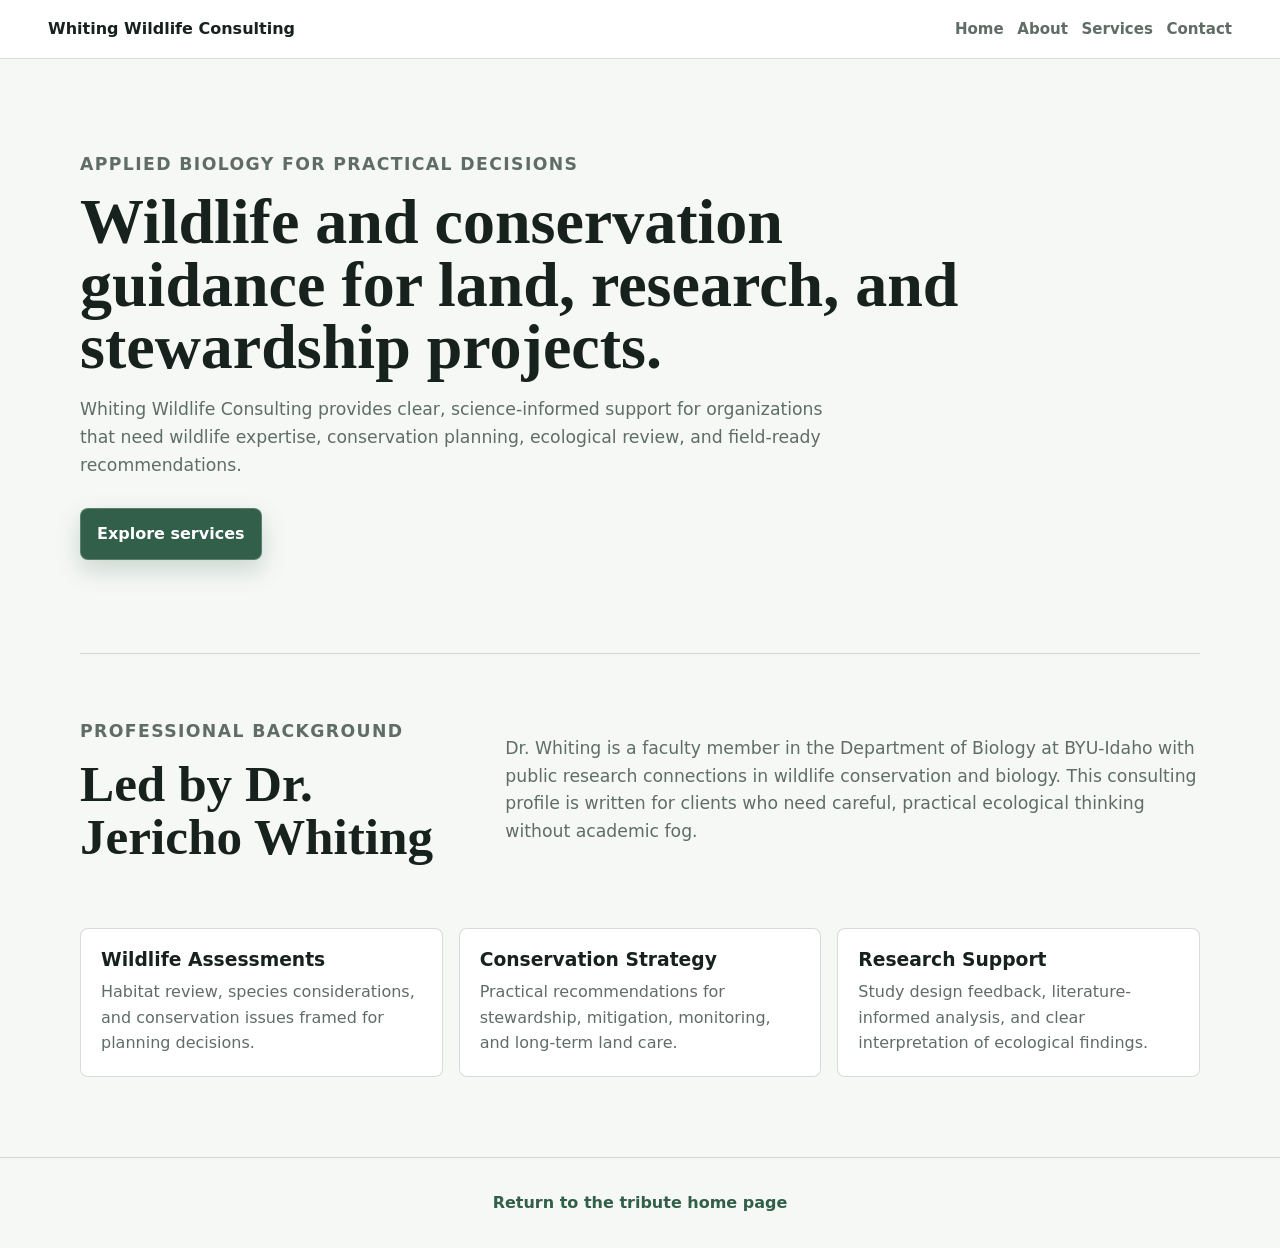
==== consulting/index.html @ 3c43a04c "Build Dr Whiting tribute and consulting site" ====
<!doctype html>
<html lang="en">
<head>
  <meta charset="utf-8" />
  <meta name="viewport" content="width=device-width,initial-scale=1" />
  <title>Whiting Wildlife Consulting</title>
  <link rel="stylesheet" href="../styles.css" />
</head>
<body class="consulting-page">
  <header class="site-header consulting">
    <a class="brand" href="index.html">Whiting Wildlife Consulting</a>
    <nav aria-label="Consulting navigation">
      <a href="index.html">Home</a>
      <a href="about.html">About</a>
      <a href="services.html">Services</a>
      <a href="contact.html">Contact</a>
    </nav>
  </header>

  <main>
    <section class="consulting-hero">
      <div>
        <p class="eyebrow">Applied biology for practical decisions</p>
        <h1>Wildlife and conservation guidance for land, research, and stewardship projects.</h1>
        <p>
          Whiting Wildlife Consulting provides clear, science-informed support for organizations that need
          wildlife expertise, conservation planning, ecological review, and field-ready recommendations.
        </p>
        <a class="button" href="services.html">Explore services</a>
      </div>
    </section>

    <section class="two-column">
      <div>
        <p class="eyebrow">Professional background</p>
        <h2>Led by Dr. Jericho Whiting</h2>
      </div>
      <p>
        Dr. Whiting is a faculty member in the Department of Biology at BYU-Idaho with public research
        connections in wildlife conservation and biology. This consulting profile is written for clients who
        need careful, practical ecological thinking without academic fog.
      </p>
    </section>

    <section class="service-grid">
      <article>
        <h3>Wildlife Assessments</h3>
        <p>Habitat review, species considerations, and conservation issues framed for planning decisions.</p>
      </article>
      <article>
        <h3>Conservation Strategy</h3>
        <p>Practical recommendations for stewardship, mitigation, monitoring, and long-term land care.</p>
      </article>
      <article>
        <h3>Research Support</h3>
        <p>Study design feedback, literature-informed analysis, and clear interpretation of ecological findings.</p>
      </article>
    </section>
  </main>

  <footer class="site-footer consulting-footer">
    <a href="../index.html">Return to the tribute home page</a>
  </footer>
</body>
</html>
---- styles.css ----
:root {
  --ink: #17211d;
  --muted: #5f6d66;
  --paper: #f8f5ed;
  --paper-2: #ebe4d7;
  --leaf: #315f4a;
  --moss: #8a9b68;
  --gold: #c49a43;
  --sky: #d9e7e4;
  --white: #ffffff;
  --line: rgba(23, 33, 29, 0.16);
  --shadow: 0 18px 50px rgba(23, 33, 29, 0.14);
}

* {
  box-sizing: border-box;
}

html {
  scroll-behavior: smooth;
}

body {
  margin: 0;
  color: var(--ink);
  font-family: Inter, ui-sans-serif, system-ui, -apple-system, BlinkMacSystemFont, "Segoe UI", sans-serif;
  line-height: 1.6;
  background: var(--paper);
}

a {
  color: inherit;
}

.site-header {
  position: sticky;
  top: 0;
  z-index: 10;
  display: flex;
  align-items: center;
  justify-content: space-between;
  gap: 1rem;
  padding: 1rem clamp(1rem, 4vw, 3rem);
  background: rgba(248, 245, 237, 0.92);
  border-bottom: 1px solid var(--line);
  backdrop-filter: blur(12px);
}

.site-header.consulting {
  background: rgba(255, 255, 255, 0.94);
}

.brand {
  font-weight: 800;
  text-decoration: none;
  letter-spacing: 0;
}

nav {
  display: flex;
  flex-wrap: wrap;
  justify-content: flex-end;
  gap: 0.85rem;
  font-size: 0.94rem;
}

nav a {
  color: var(--muted);
  font-weight: 650;
  text-decoration: none;
}

nav a:hover {
  color: var(--leaf);
}

main {
  overflow: hidden;
}

.hero,
.video-section,
.poem-section,
.facts-strip,
.consulting-callout,
.consulting-hero,
.two-column,
.service-grid,
.content-page {
  width: min(1120px, calc(100% - 2rem));
  margin: 0 auto;
}

.hero {
  display: grid;
  grid-template-columns: minmax(0, 1.4fr) minmax(260px, 0.6fr);
  gap: clamp(1.5rem, 4vw, 4rem);
  align-items: center;
  min-height: calc(100vh - 80px);
  padding: 5rem 0 4rem;
}

.hero-copy h1,
.consulting-hero h1,
.page-title h1 {
  max-width: 900px;
  margin: 0;
  font-family: Georgia, "Times New Roman", serif;
  font-size: clamp(2.6rem, 6vw, 5.6rem);
  line-height: 0.98;
  letter-spacing: 0;
}

.hero-copy p,
.consulting-hero p,
.consulting-callout p,
.two-column p,
.prose p,
.contact-panel p {
  max-width: 760px;
  color: var(--muted);
  font-size: 1.08rem;
}

.eyebrow {
  margin: 0 0 0.75rem;
  color: var(--leaf);
  font-size: 0.78rem;
  font-weight: 850;
  letter-spacing: 0.08em;
  text-transform: uppercase;
}

.button {
  display: inline-flex;
  align-items: center;
  justify-content: center;
  min-height: 44px;
  margin-top: 0.75rem;
  padding: 0.75rem 1rem;
  color: var(--white);
  font-weight: 800;
  text-decoration: none;
  background: var(--leaf);
  border: 1px solid rgba(255, 255, 255, 0.2);
  border-radius: 8px;
  box-shadow: 0 10px 24px rgba(49, 95, 74, 0.22);
}

.button:hover {
  transform: translateY(-1px);
}

.button.dark {
  color: var(--paper);
  background: var(--ink);
}

.specimen-panel {
  min-height: 300px;
  padding: 1.25rem;
  background:
    linear-gradient(135deg, rgba(255, 255, 255, 0.86), rgba(217, 231, 228, 0.72)),
    repeating-linear-gradient(0deg, transparent 0 35px, rgba(23, 33, 29, 0.08) 36px);
  border: 1px solid var(--line);
  border-radius: 8px;
  box-shadow: var(--shadow);
}

.specimen-panel span {
  display: block;
  margin-bottom: 5rem;
  color: var(--leaf);
  font-size: 0.78rem;
  font-weight: 850;
  text-transform: uppercase;
}

.specimen-panel strong {
  display: block;
  font-size: 1.4rem;
  line-height: 1.15;
}

.video-section,
.poem-section,
.consulting-callout {
  padding: 4rem 0;
}

.section-heading {
  margin-bottom: 1.25rem;
}

.section-heading h2,
.consulting-callout h2,
.two-column h2 {
  max-width: 760px;
  margin: 0;
  font-family: Georgia, "Times New Roman", serif;
  font-size: clamp(2rem, 4vw, 3.6rem);
  line-height: 1.04;
  letter-spacing: 0;
}

.video-frame {
  aspect-ratio: 16 / 9;
  overflow: hidden;
  background: #101712;
  border: 8px solid var(--ink);
  border-radius: 8px;
  box-shadow: var(--shadow);
}

.video-frame iframe {
  display: block;
  width: 100%;
  height: 100%;
  border: 0;
}

.poem {
  display: grid;
  grid-template-columns: repeat(2, minmax(0, 1fr));
  gap: 0.55rem 2rem;
  padding: clamp(1.25rem, 4vw, 2rem);
  background: var(--white);
  border: 1px solid var(--line);
  border-radius: 8px;
  box-shadow: var(--shadow);
}

.poem p {
  margin: 0;
  font-family: Georgia, "Times New Roman", serif;
  font-size: clamp(1.15rem, 2vw, 1.55rem);
  line-height: 1.45;
}

.facts-strip {
  display: grid;
  grid-template-columns: repeat(3, minmax(0, 1fr));
  gap: 1px;
  overflow: hidden;
  background: var(--line);
  border: 1px solid var(--line);
  border-radius: 8px;
}

.facts-strip div {
  min-height: 120px;
  padding: 1.25rem;
  background: var(--sky);
}

.facts-strip span {
  display: block;
  margin-bottom: 0.5rem;
  color: var(--muted);
  font-size: 0.78rem;
  font-weight: 850;
  text-transform: uppercase;
}

.facts-strip strong {
  display: block;
  font-size: 1.15rem;
  line-height: 1.25;
}

.consulting-callout {
  margin-top: 4rem;
  margin-bottom: 4rem;
  padding: clamp(1.5rem, 4vw, 2.5rem);
  color: var(--paper);
  background: var(--leaf);
  border-radius: 8px;
}

.consulting-callout .eyebrow,
.consulting-callout p {
  color: rgba(255, 255, 255, 0.78);
}

.site-footer {
  padding: 2rem 1rem;
  color: var(--muted);
  text-align: center;
  border-top: 1px solid var(--line);
}

.site-footer p {
  margin: 0;
}

.consulting-page {
  background: #f6f8f5;
}

.consulting-hero {
  min-height: 66vh;
  display: flex;
  align-items: center;
  padding: 5rem 0;
}

.consulting-hero h1,
.page-title h1 {
  font-size: clamp(2.4rem, 5vw, 4.8rem);
}

.two-column {
  display: grid;
  grid-template-columns: minmax(220px, 0.7fr) minmax(0, 1.3fr);
  gap: clamp(1.5rem, 4vw, 4rem);
  padding: 4rem 0;
  border-top: 1px solid var(--line);
}

.service-grid {
  display: grid;
  grid-template-columns: repeat(3, minmax(0, 1fr));
  gap: 1rem;
  padding-bottom: 5rem;
}

.service-grid article,
.service-list article,
.contact-panel {
  padding: 1.25rem;
  background: var(--white);
  border: 1px solid var(--line);
  border-radius: 8px;
}

.service-grid h3,
.service-list h2 {
  margin: 0 0 0.5rem;
  line-height: 1.2;
}

.service-grid p,
.service-list p {
  margin: 0;
  color: var(--muted);
}

.content-page {
  padding: 5rem 0;
}

.page-title {
  margin-bottom: 2rem;
}

.prose,
.service-list,
.contact-panel {
  max-width: 860px;
}

.service-list {
  display: grid;
  gap: 1rem;
}

.contact-panel a:not(.button) {
  color: var(--leaf);
  font-weight: 800;
}

.consulting-footer a {
  color: var(--leaf);
  font-weight: 800;
  text-decoration: none;
}

@media (max-width: 780px) {
  .site-header {
    position: static;
    align-items: flex-start;
    flex-direction: column;
  }

  nav {
    justify-content: flex-start;
  }

  .hero,
  .two-column {
    grid-template-columns: 1fr;
  }

  .hero {
    min-height: auto;
    padding-top: 3rem;
  }

  .poem,
  .facts-strip,
  .service-grid {
    grid-template-columns: 1fr;
  }
}
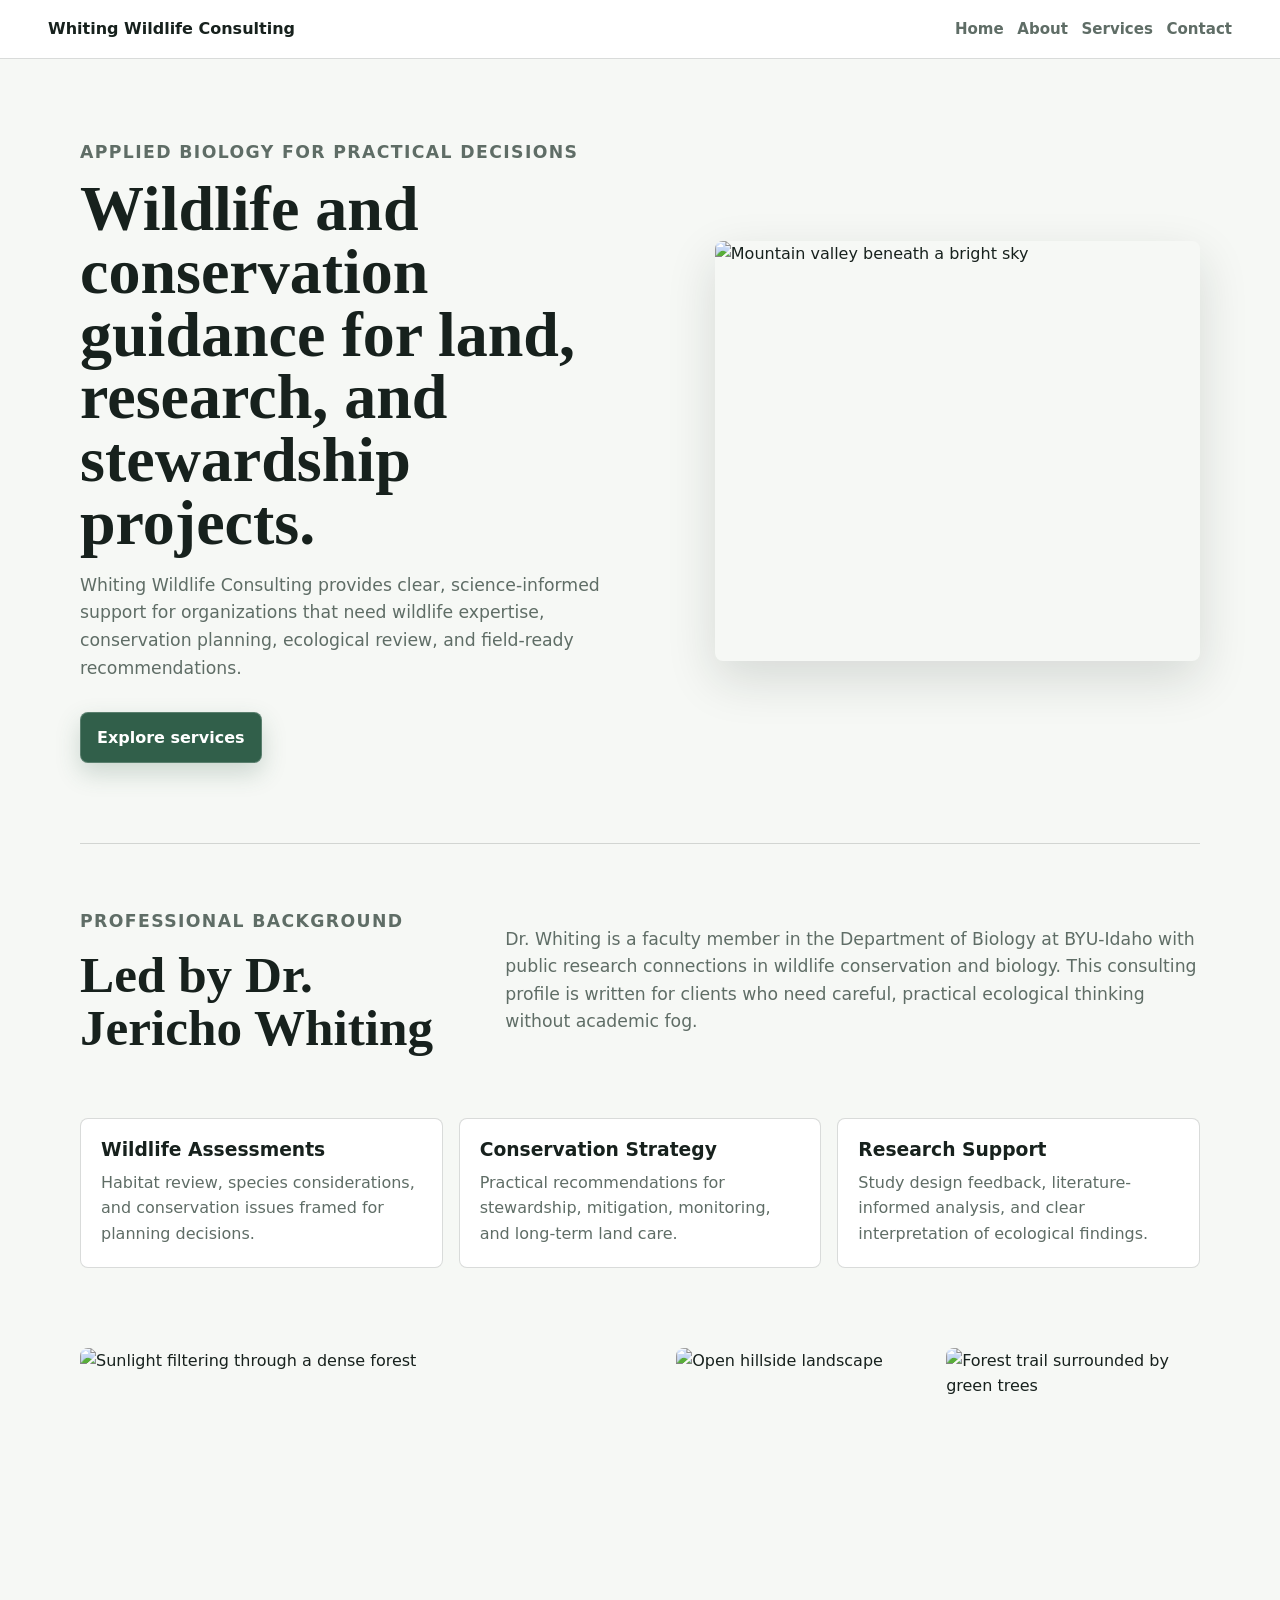
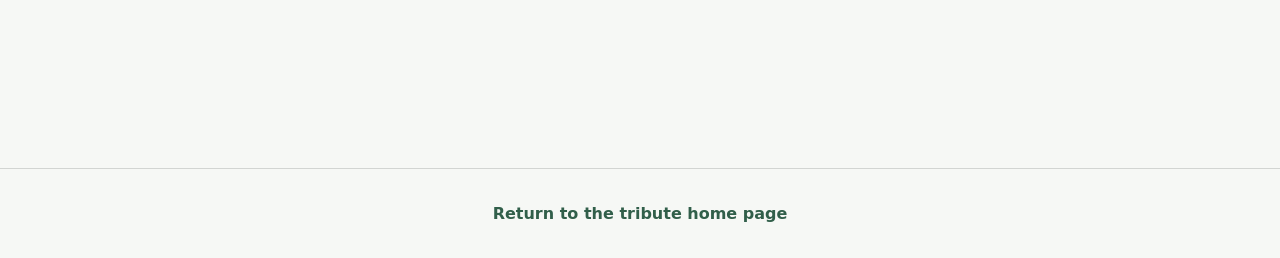
==== commit 9f12bc6f: "Add conservation photography to consulting page" ====
--- a/consulting/index.html
+++ b/consulting/index.html
@@ -28,6 +28,12 @@
         </p>
         <a class="button" href="services.html">Explore services</a>
       </div>
+      <figure class="hero-photo">
+        <img
+          src="https://images.unsplash.com/photo-1464822759023-fed622ff2c3b?auto=format&amp;fit=crop&amp;w=1400&amp;q=85"
+          alt="Mountain valley beneath a bright sky"
+        />
+      </figure>
     </section>
 
     <section class="two-column">
@@ -56,6 +62,27 @@
         <p>Study design feedback, literature-informed analysis, and clear interpretation of ecological findings.</p>
       </article>
     </section>
+
+    <section class="nature-gallery" aria-label="Conservation landscapes">
+      <figure class="nature-gallery-large">
+        <img
+          src="https://images.unsplash.com/photo-1441974231531-c6227db76b6e?auto=format&amp;fit=crop&amp;w=1200&amp;q=85"
+          alt="Sunlight filtering through a dense forest"
+        />
+      </figure>
+      <figure>
+        <img
+          src="https://images.unsplash.com/photo-1500534623283-312aade485b7?auto=format&amp;fit=crop&amp;w=800&amp;q=85"
+          alt="Open hillside landscape"
+        />
+      </figure>
+      <figure>
+        <img
+          src="https://images.unsplash.com/photo-1473445361085-b9a07f55608b?auto=format&amp;fit=crop&amp;w=800&amp;q=85"
+          alt="Forest trail surrounded by green trees"
+        />
+      </figure>
+    </section>
   </main>
 
   <footer class="site-footer consulting-footer">
--- a/styles.css
+++ b/styles.css
@@ -188,6 +188,10 @@
   padding: 4rem 0;
 }
 
+.first-section {
+  padding-top: 2rem;
+}
+
 .section-heading {
   margin-bottom: 1.25rem;
 }
@@ -298,15 +302,37 @@
 }
 
 .consulting-hero {
+  display: grid;
+  grid-template-columns: minmax(0, 1fr) minmax(360px, 0.85fr);
+  gap: clamp(2rem, 5vw, 5rem);
+  align-items: center;
   min-height: 66vh;
-  display: flex;
-  align-items: center;
   padding: 5rem 0;
 }
 
 .consulting-hero h1,
 .page-title h1 {
   font-size: clamp(2.4rem, 5vw, 4.8rem);
+}
+
+.hero-photo,
+.nature-gallery figure {
+  margin: 0;
+}
+
+.hero-photo {
+  min-height: 420px;
+  overflow: hidden;
+  border-radius: 8px;
+  box-shadow: var(--shadow);
+}
+
+.hero-photo img,
+.nature-gallery img {
+  display: block;
+  width: 100%;
+  height: 100%;
+  object-fit: cover;
 }
 
 .two-column {
@@ -322,6 +348,20 @@
   grid-template-columns: repeat(3, minmax(0, 1fr));
   gap: 1rem;
   padding-bottom: 5rem;
+}
+
+.nature-gallery {
+  display: grid;
+  grid-template-columns: minmax(0, 1.6fr) repeat(2, minmax(0, 0.7fr));
+  gap: 1rem;
+  width: min(1120px, calc(100% - 2rem));
+  height: 340px;
+  margin: 0 auto 5rem;
+}
+
+.nature-gallery figure {
+  overflow: hidden;
+  border-radius: 8px;
 }
 
 .service-grid article,
@@ -387,7 +427,8 @@
   }
 
   .hero,
-  .two-column {
+  .two-column,
+  .consulting-hero {
     grid-template-columns: 1fr;
   }
 
@@ -401,4 +442,26 @@
   .service-grid {
     grid-template-columns: 1fr;
   }
-}
+
+  .consulting-hero {
+    padding: 3rem 0;
+  }
+
+  .hero-photo {
+    min-height: 280px;
+  }
+
+  .nature-gallery {
+    grid-template-columns: 1fr 1fr;
+    height: auto;
+  }
+
+  .nature-gallery figure,
+  .nature-gallery-large {
+    min-height: 180px;
+  }
+
+  .nature-gallery-large {
+    grid-column: 1 / -1;
+  }
+}
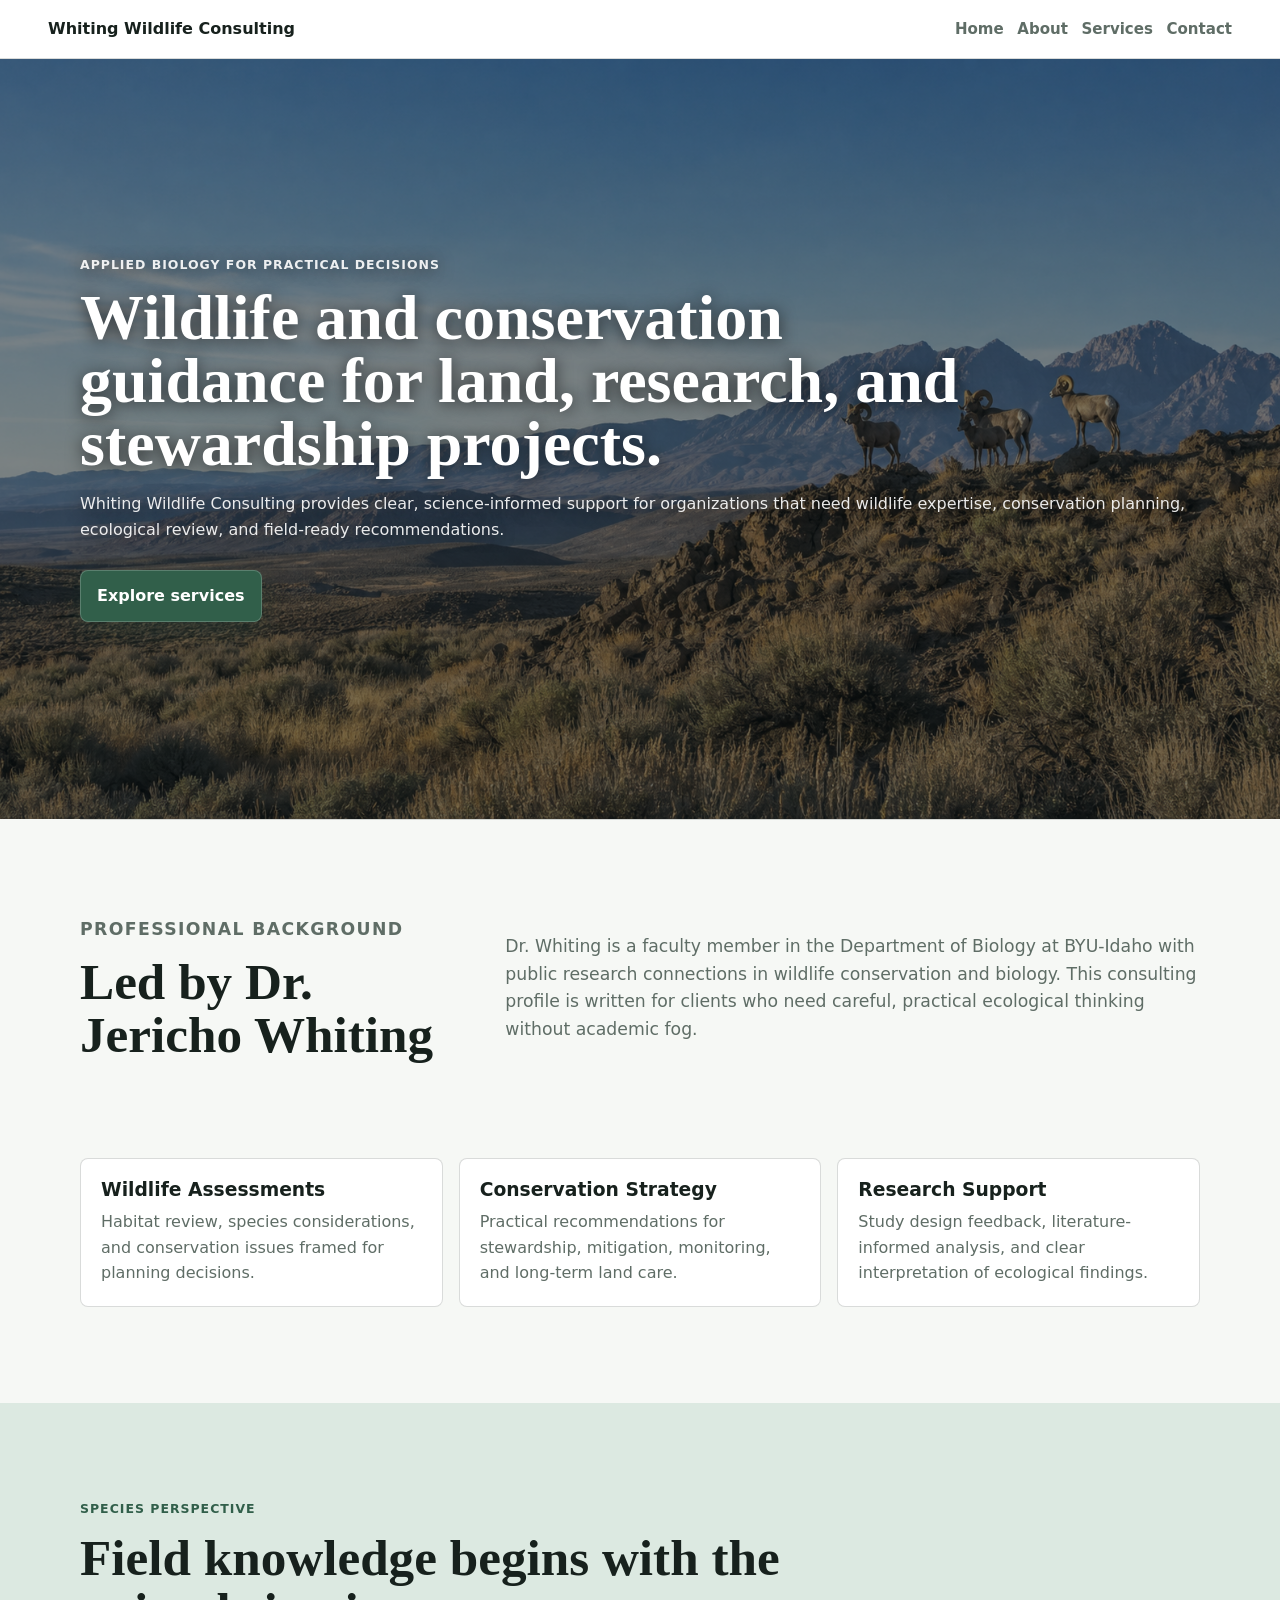
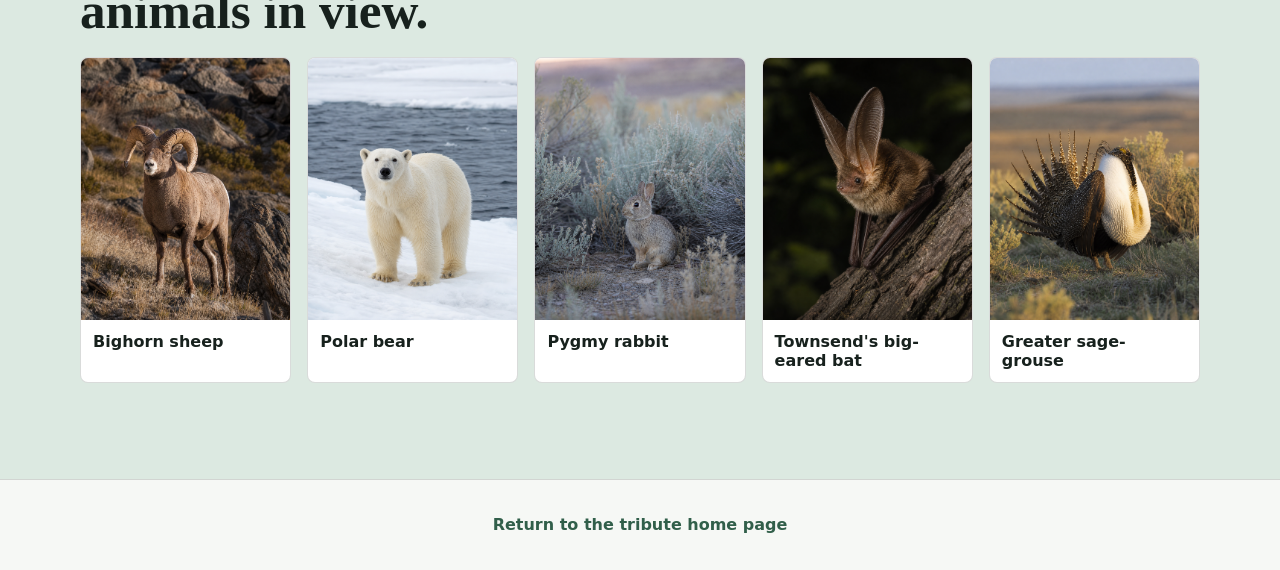
==== commit 7eade752: "Expand tribute and consulting site" ====
--- a/consulting/index.html
+++ b/consulting/index.html
@@ -18,8 +18,9 @@
   </header>
 
   <main>
-    <section class="consulting-hero">
-      <div>
+    <section class="consulting-photo-hero">
+      <img src="../assets/images/consulting-bighorn-hero.png" alt="Bighorn sheep overlooking a high-desert mountain landscape" />
+      <div class="consulting-hero-content">
         <p class="eyebrow">Applied biology for practical decisions</p>
         <h1>Wildlife and conservation guidance for land, research, and stewardship projects.</h1>
         <p>
@@ -28,12 +29,6 @@
         </p>
         <a class="button" href="services.html">Explore services</a>
       </div>
-      <figure class="hero-photo">
-        <img
-          src="https://images.unsplash.com/photo-1464822759023-fed622ff2c3b?auto=format&amp;fit=crop&amp;w=1400&amp;q=85"
-          alt="Mountain valley beneath a bright sky"
-        />
-      </figure>
     </section>
 
     <section class="two-column">
@@ -63,25 +58,18 @@
       </article>
     </section>
 
-    <section class="nature-gallery" aria-label="Conservation landscapes">
-      <figure class="nature-gallery-large">
-        <img
-          src="https://images.unsplash.com/photo-1441974231531-c6227db76b6e?auto=format&amp;fit=crop&amp;w=1200&amp;q=85"
-          alt="Sunlight filtering through a dense forest"
-        />
-      </figure>
-      <figure>
-        <img
-          src="https://images.unsplash.com/photo-1500534623283-312aade485b7?auto=format&amp;fit=crop&amp;w=800&amp;q=85"
-          alt="Open hillside landscape"
-        />
-      </figure>
-      <figure>
-        <img
-          src="https://images.unsplash.com/photo-1473445361085-b9a07f55608b?auto=format&amp;fit=crop&amp;w=800&amp;q=85"
-          alt="Forest trail surrounded by green trees"
-        />
-      </figure>
+    <section class="consulting-species" aria-labelledby="species-title">
+      <div class="section-heading">
+        <p class="eyebrow">Species perspective</p>
+        <h2 id="species-title">Field knowledge begins with the animals in view.</h2>
+      </div>
+      <div class="consulting-species-grid">
+        <figure><img src="../assets/images/bighorn-ram.png" alt="Bighorn sheep ram" /><figcaption>Bighorn sheep</figcaption></figure>
+        <figure><img src="../assets/images/polar-bear.png" alt="Polar bear" /><figcaption>Polar bear</figcaption></figure>
+        <figure><img src="../assets/images/pygmy-rabbit.png" alt="Pygmy rabbit" /><figcaption>Pygmy rabbit</figcaption></figure>
+        <figure><img src="../assets/images/townsends-bat.png" alt="Townsend's big-eared bat" /><figcaption>Townsend's big-eared bat</figcaption></figure>
+        <figure><img src="../assets/images/sage-grouse.png" alt="Greater sage-grouse" /><figcaption>Greater sage-grouse</figcaption></figure>
+      </div>
     </section>
   </main>
 
--- a/styles.css
+++ b/styles.css
@@ -28,6 +28,10 @@
   background: var(--paper);
 }
 
+.home-page {
+  background: #e6e8ea;
+}
+
 a {
   color: inherit;
 }
@@ -50,14 +54,54 @@
   background: rgba(255, 255, 255, 0.94);
 }
 
+.site-header.consulting .brand {
+  position: static;
+  transform: none;
+  text-transform: none;
+}
+
+.home-page .site-header {
+  color: #ffffff;
+  background: #101d42;
+  border-bottom: 3px solid #c8a75f;
+}
+
+.home-page .brand {
+  position: absolute;
+  left: 50%;
+  transform: translateX(-50%);
+}
+
 .brand {
+  position: absolute;
+  left: 50%;
+  transform: translateX(-50%);
   font-weight: 800;
+  text-transform: uppercase;
   text-decoration: none;
-  letter-spacing: 0;
+}
+
+body:not(.consulting-page) .brand {
+  font-family: Impact, Haettenschweiler, "Arial Narrow Bold", sans-serif;
+  font-size: clamp(1.35rem, 2.4vw, 2rem);
+  line-height: 1;
+  color: #fffdf6;
+  -webkit-text-stroke: 1px #c8a75f;
+  text-shadow:
+    2px 2px 0 #071837,
+    4px 4px 0 #c8a75f,
+    6px 6px 12px rgba(0, 0, 0, 0.3);
+}
+
+.home-page .site-header .brand {
+  color: #ffffff !important;
+  -webkit-text-stroke: 0 transparent !important;
+  text-shadow: none !important;
 }
 
 nav {
   display: flex;
+  margin-left: auto;
   flex-wrap: wrap;
   justify-content: flex-end;
   gap: 0.85rem;
@@ -72,6 +116,33 @@
 
 nav a:hover {
   color: var(--leaf);
+}
+
+.home-page nav a {
+  color: rgba(255, 255, 255, 0.86);
+  padding: 0.35rem 0.65rem;
+  border-left: 1px solid rgba(255, 255, 255, 0.2);
+}
+
+.home-page nav a:hover {
+  color: #ffffff;
+}
+
+body:not(.consulting-page) {
+  font-family: "Trebuchet MS", Arial, sans-serif;
+}
+
+body:not(.consulting-page) .video-section h2,
+body:not(.consulting-page) .poem-section h2,
+body:not(.consulting-page) .consulting-callout h2 {
+  font-family: Impact, Haettenschweiler, "Arial Narrow Bold", sans-serif;
+  font-weight: 900;
+  text-transform: uppercase;
+}
+
+body:not(.consulting-page) .poem p {
+  font-family: Rockwell, "Roboto Slab", Georgia, serif;
+  font-weight: 700;
 }
 
 main {
@@ -86,7 +157,8 @@
 .consulting-hero,
 .two-column,
 .service-grid,
-.content-page {
+.content-page,
+.animal-roster {
   width: min(1120px, calc(100% - 2rem));
   margin: 0 auto;
 }
@@ -188,12 +260,46 @@
   padding: 4rem 0;
 }
 
+.home-page .video-section {
+  width: 100%;
+  margin-top: 0;
+  padding: clamp(3rem, 7vw, 6rem) 1rem;
+  color: #ffffff;
+  background: #101d42;
+  border: 0;
+  border-radius: 0;
+}
+
+.home-page .consulting-callout {
+  background: #101d42;
+}
+
+.home-page .video-section .section-heading h2 {
+  color: #ffffff;
+}
+
+.home-page .video-section .section-heading,
+.home-page .video-section .video-frame {
+  width: min(1120px, 100%);
+  margin-right: auto;
+  margin-left: auto;
+}
+
 .first-section {
   padding-top: 2rem;
 }
 
 .section-heading {
   margin-bottom: 1.25rem;
+}
+
+.video-section .section-heading {
+  width: 100%;
+  text-align: center;
+}
+
+.video-section .section-heading h2 {
+  max-width: none;
 }
 
 .section-heading h2,
@@ -210,8 +316,8 @@
 .video-frame {
   aspect-ratio: 16 / 9;
   overflow: hidden;
-  background: #101712;
-  border: 8px solid var(--ink);
+  background: #ffffff;
+  border: 8px solid #f8f6ef;
   border-radius: 8px;
   box-shadow: var(--shadow);
 }
@@ -228,7 +334,7 @@
   grid-template-columns: repeat(2, minmax(0, 1fr));
   gap: 0.55rem 2rem;
   padding: clamp(1.25rem, 4vw, 2rem);
-  background: var(--white);
+  background: #f8f6ef;
   border: 1px solid var(--line);
   border-radius: 8px;
   box-shadow: var(--shadow);
@@ -255,6 +361,33 @@
   min-height: 120px;
   padding: 1.25rem;
   background: var(--sky);
+}
+
+.home-page .facts-strip div:nth-child(1) {
+  color: #071837;
+  background: #c8a75f;
+}
+
+.home-page .facts-strip div:nth-child(1) span {
+  color: rgba(7, 24, 55, 0.72);
+}
+
+.home-page .facts-strip div:nth-child(2) {
+  color: var(--white);
+  background: #101d42;
+}
+
+.home-page .facts-strip div:nth-child(2) span {
+  color: rgba(255, 255, 255, 0.76);
+}
+
+.home-page .facts-strip div:nth-child(3) {
+  color: #071837;
+  background: #f8f6ef;
+}
+
+.home-page .facts-strip div:nth-child(3) span {
+  color: #8f6b25;
 }
 
 .facts-strip span {
@@ -281,6 +414,133 @@
   border-radius: 8px;
 }
 
+.field-notes {
+  width: min(1120px, calc(100% - 2rem));
+  margin: 4rem auto;
+  padding: clamp(1.5rem, 4vw, 2.5rem);
+  color: #ffffff;
+  background: #071837;
+  border: 1px solid #02091a;
+  border-radius: 8px;
+}
+
+.field-notes-grid {
+  display: grid;
+  grid-template-columns: repeat(4, minmax(0, 1fr));
+  gap: 1.5rem;
+}
+
+.field-notes-grid article {
+  padding: 1.25rem;
+  color: #071837;
+  background: #c8a75f;
+  border: 1px solid #8f6b25;
+  border-radius: 8px;
+}
+
+.field-notes-grid h3 {
+  margin: 0 0 0.5rem;
+  font-family: Impact, Haettenschweiler, "Arial Narrow Bold", sans-serif;
+  font-size: 1.4rem;
+  font-weight: 900;
+  text-transform: uppercase;
+}
+
+.field-notes-grid p {
+  margin: 0;
+  font-weight: 700;
+}
+
+.animal-roster {
+  padding: 4rem 0;
+}
+
+.animal-grid {
+  display: grid;
+  grid-template-columns: repeat(5, minmax(0, 1fr));
+  gap: 1rem;
+}
+
+.animal-card {
+  overflow: hidden;
+  color: #071837;
+  background: #f8f6ef;
+  border: 3px solid #c8a75f;
+  border-radius: 8px;
+  box-shadow: 5px 5px 0 #071837;
+}
+
+.animal-card img {
+  display: block;
+  width: 100%;
+  aspect-ratio: 4 / 5;
+  object-fit: cover;
+  border-bottom: 3px solid #071837;
+}
+
+.animal-card div {
+  min-height: 180px;
+  padding: 0.85rem;
+}
+
+.animal-card span {
+  color: #8f6b25;
+  font-size: 0.74rem;
+  font-weight: 900;
+  text-transform: uppercase;
+}
+
+.animal-card h3 {
+  margin: 0.2rem 0 0.55rem;
+  font-family: Impact, Haettenschweiler, "Arial Narrow Bold", sans-serif;
+  font-size: 1.25rem;
+  line-height: 1;
+  text-transform: uppercase;
+}
+
+.animal-card p {
+  margin: 0;
+  font-size: 0.86rem;
+  line-height: 1.35;
+}
+
+.field-notes .eyebrow,
+.whiting-quote .eyebrow {
+  color: inherit;
+}
+
+.whiting-quote {
+  width: min(1120px, calc(100% - 2rem));
+  margin: 4rem auto;
+  padding: clamp(2rem, 5vw, 4rem);
+  color: #071837;
+  text-align: center;
+  background: #c8a75f;
+  border: 1px solid #8f6b25;
+  border-radius: 8px;
+}
+
+.whiting-quote blockquote {
+  max-width: 860px;
+  margin: 0 auto;
+}
+
+.whiting-quote blockquote p {
+  margin: 0;
+  font-family: Impact, Haettenschweiler, "Arial Narrow Bold", sans-serif;
+  font-size: clamp(2rem, 5vw, 4.5rem);
+  font-weight: 900;
+  line-height: 1;
+  text-transform: uppercase;
+}
+
+.whiting-quote cite {
+  display: block;
+  margin-top: 1.25rem;
+  font-style: normal;
+  font-weight: 800;
+}
+
 .consulting-callout .eyebrow,
 .consulting-callout p {
   color: rgba(255, 255, 255, 0.78);
@@ -299,6 +559,191 @@
 
 .consulting-page {
   background: #f6f8f5;
+}
+
+.consulting-photo-hero {
+  position: relative;
+  display: flex;
+  align-items: center;
+  min-height: min(760px, calc(100vh - 72px));
+  overflow: hidden;
+  color: var(--white);
+  background: #17211d;
+}
+
+.consulting-photo-hero::after {
+  position: absolute;
+  inset: 0;
+  content: "";
+  background: rgba(10, 20, 22, 0.5);
+}
+
+.consulting-photo-hero > img {
+  position: absolute;
+  inset: 0;
+  width: 100%;
+  height: 100%;
+  object-fit: cover;
+}
+
+.consulting-hero-content {
+  position: relative;
+  z-index: 1;
+  width: min(1120px, calc(100% - 2rem));
+  margin: 0 auto;
+  padding: 6rem 0;
+  text-shadow: 0 2px 16px rgba(0, 0, 0, 0.64);
+}
+
+.consulting-hero-content h1 {
+  max-width: 900px;
+  margin: 0;
+  font-family: Georgia, "Times New Roman", serif;
+  font-size: clamp(2.6rem, 5vw, 5.4rem);
+  line-height: 0.98;
+}
+
+.consulting-hero-content .eyebrow,
+.consulting-hero-content p {
+  color: rgba(255, 255, 255, 0.9);
+}
+
+.consulting-hero-content .button {
+  text-shadow: none;
+}
+
+.consulting-page-hero {
+  position: relative;
+  display: flex;
+  align-items: flex-end;
+  min-height: 540px;
+  overflow: hidden;
+  color: var(--white);
+  background: #17211d;
+}
+
+.consulting-page-hero::after {
+  position: absolute;
+  inset: 0;
+  content: "";
+  background: rgba(10, 20, 22, 0.48);
+}
+
+.consulting-page-hero > img {
+  position: absolute;
+  inset: 0;
+  width: 100%;
+  height: 100%;
+  object-fit: cover;
+}
+
+.about-hero > img {
+  object-position: 70% center;
+}
+
+.services-hero > img {
+  object-position: 32% center;
+}
+
+.contact-hero > img {
+  object-position: 58% center;
+}
+
+.consulting-page-hero > div {
+  position: relative;
+  z-index: 1;
+  width: min(1120px, calc(100% - 2rem));
+  margin: 0 auto;
+  padding: 4rem 0;
+  text-shadow: 0 2px 16px rgba(0, 0, 0, 0.64);
+}
+
+.consulting-page-hero h1 {
+  max-width: 800px;
+  margin: 0;
+  font-family: Georgia, "Times New Roman", serif;
+  font-size: clamp(2.5rem, 5vw, 5rem);
+  line-height: 0.98;
+}
+
+.consulting-page-hero .eyebrow {
+  color: rgba(255, 255, 255, 0.9);
+}
+
+.consulting-principles,
+.service-process {
+  display: grid;
+  grid-template-columns: minmax(220px, 1.25fr) repeat(3, minmax(0, 0.75fr));
+  gap: 1.5rem;
+  margin-top: 5rem;
+  padding: 2.5rem 0 0;
+  border-top: 1px solid var(--line);
+}
+
+.consulting-principles h2,
+.service-process h2,
+.inquiry-guide h2 {
+  margin: 0;
+  font-family: Georgia, "Times New Roman", serif;
+  font-size: clamp(1.8rem, 3vw, 2.8rem);
+  line-height: 1.04;
+}
+
+.consulting-principles article,
+.service-process article {
+  padding: 1.25rem 0 0 1rem;
+  border-left: 3px solid var(--gold);
+}
+
+.consulting-principles h3,
+.service-process h3 {
+  margin: 0 0 0.5rem;
+  line-height: 1.2;
+}
+
+.consulting-principles p,
+.service-process p,
+.service-intro > p:last-child {
+  margin: 0;
+  color: var(--muted);
+}
+
+.service-intro {
+  max-width: 760px;
+  margin-bottom: 2rem;
+}
+
+.service-intro > p:last-child {
+  font-size: 1.12rem;
+}
+
+.service-process article span {
+  display: block;
+  margin-bottom: 0.7rem;
+  color: var(--leaf);
+  font-size: 0.78rem;
+  font-weight: 900;
+}
+
+.contact-layout {
+  display: grid;
+  grid-template-columns: minmax(0, 1fr) minmax(260px, 0.7fr);
+  gap: clamp(1.5rem, 5vw, 5rem);
+  align-items: start;
+}
+
+.inquiry-guide {
+  padding: 1.5rem;
+  background: #dce9e1;
+  border-left: 4px solid var(--leaf);
+}
+
+.inquiry-guide ol {
+  display: grid;
+  gap: 0.75rem;
+  margin: 1.5rem 0 0;
+  padding-left: 1.25rem;
+  color: var(--muted);
 }
 
 .consulting-hero {
@@ -339,7 +784,7 @@
   display: grid;
   grid-template-columns: minmax(220px, 0.7fr) minmax(0, 1.3fr);
   gap: clamp(1.5rem, 4vw, 4rem);
-  padding: 4rem 0;
+  padding: 6rem 0;
   border-top: 1px solid var(--line);
 }
 
@@ -347,7 +792,43 @@
   display: grid;
   grid-template-columns: repeat(3, minmax(0, 1fr));
   gap: 1rem;
-  padding-bottom: 5rem;
+  padding-bottom: 6rem;
+}
+
+.consulting-species {
+  padding: 6rem max(1rem, calc((100% - 1120px) / 2));
+  background: #dce9e1;
+}
+
+.consulting-species .section-heading {
+  max-width: 760px;
+}
+
+.consulting-species-grid {
+  display: grid;
+  grid-template-columns: repeat(5, minmax(0, 1fr));
+  gap: 1rem;
+}
+
+.consulting-species-grid figure {
+  margin: 0;
+  overflow: hidden;
+  background: var(--white);
+  border: 1px solid var(--line);
+  border-radius: 8px;
+}
+
+.consulting-species-grid img {
+  display: block;
+  width: 100%;
+  aspect-ratio: 4 / 5;
+  object-fit: cover;
+}
+
+.consulting-species-grid figcaption {
+  padding: 0.75rem;
+  font-weight: 800;
+  line-height: 1.2;
 }
 
 .nature-gallery {
@@ -422,13 +903,21 @@
     flex-direction: column;
   }
 
+  .brand {
+    position: static;
+    transform: none;
+  }
+
   nav {
     justify-content: flex-start;
   }
 
   .hero,
   .two-column,
-  .consulting-hero {
+  .consulting-hero,
+  .contact-layout,
+  .consulting-principles,
+  .service-process {
     grid-template-columns: 1fr;
   }
 
@@ -439,8 +928,28 @@
 
   .poem,
   .facts-strip,
-  .service-grid {
+  .service-grid,
+  .field-notes-grid,
+  .animal-grid,
+  .consulting-species-grid {
     grid-template-columns: 1fr;
+  }
+
+  .animal-grid,
+  .consulting-species-grid {
+    grid-template-columns: repeat(2, minmax(0, 1fr));
+  }
+
+  .animal-card div {
+    min-height: 0;
+  }
+
+  .consulting-photo-hero {
+    min-height: 620px;
+  }
+
+  .consulting-page-hero {
+    min-height: 430px;
   }
 
   .consulting-hero {
